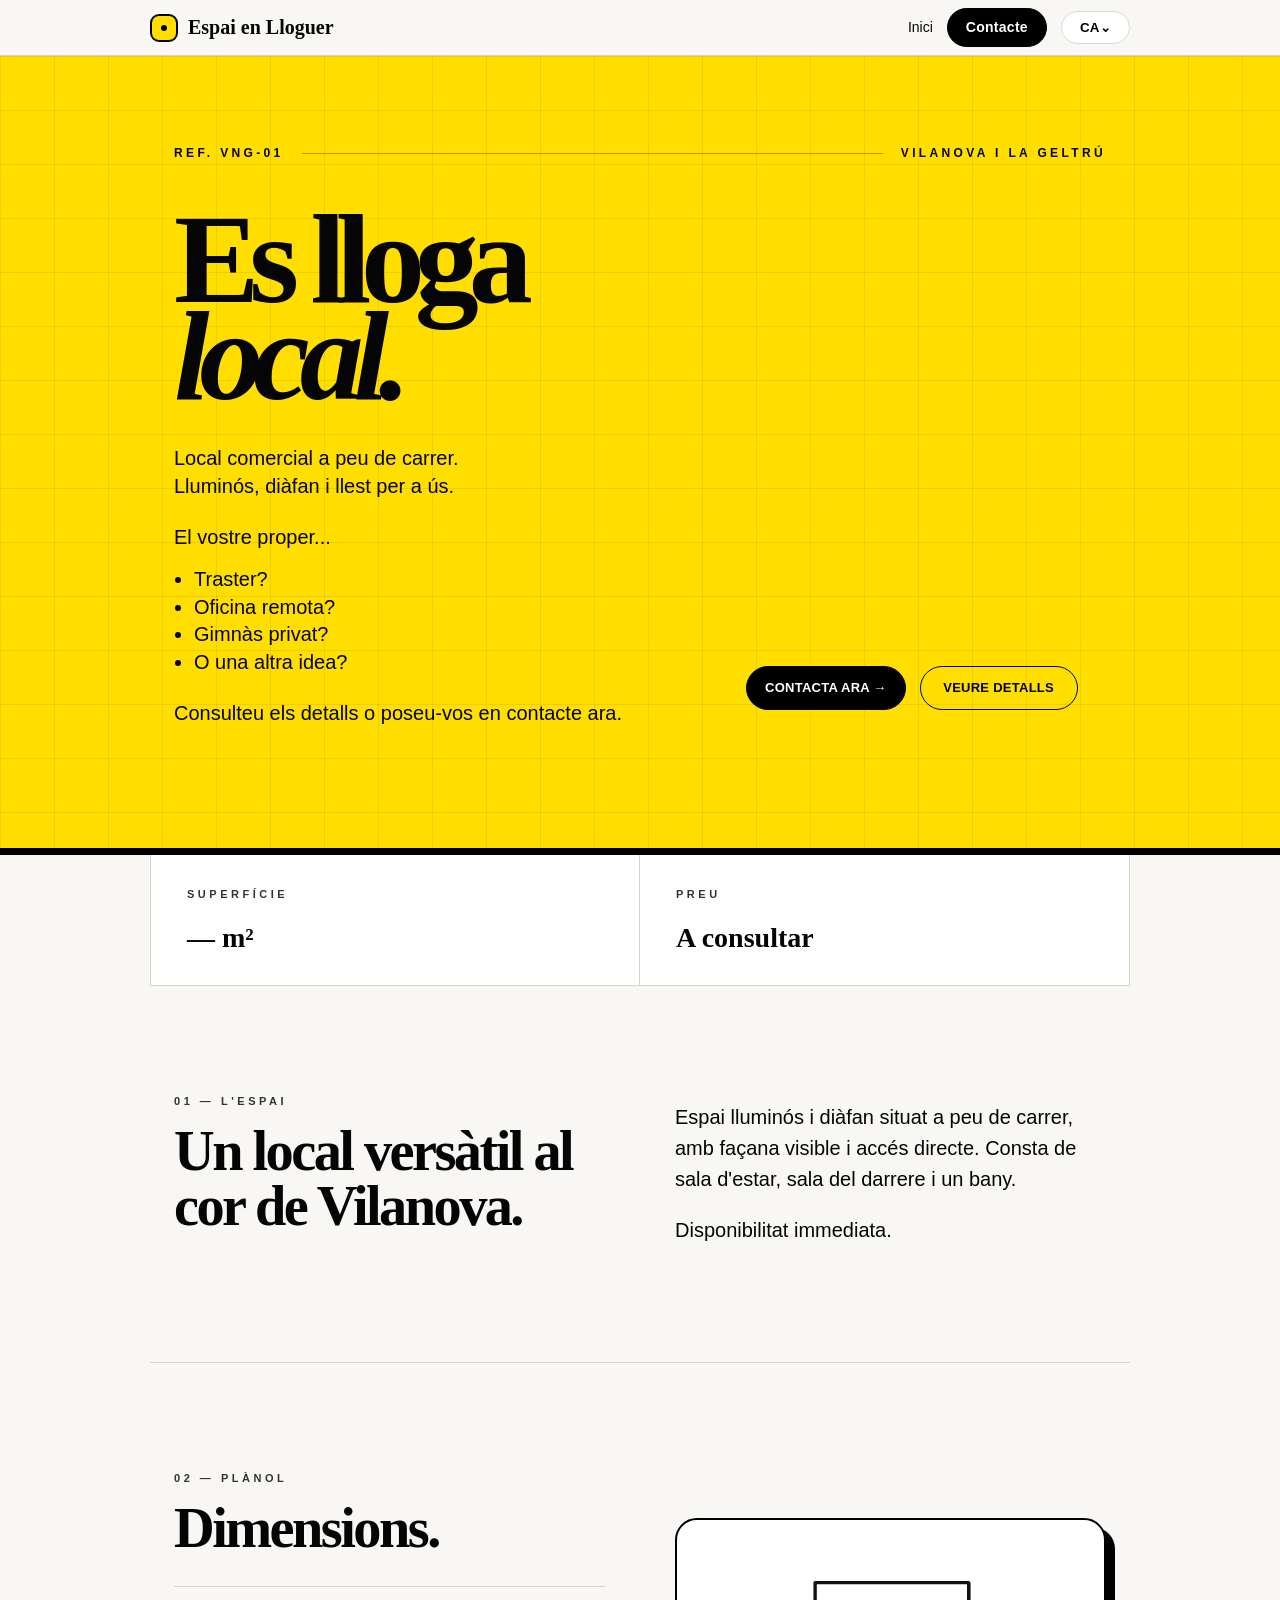
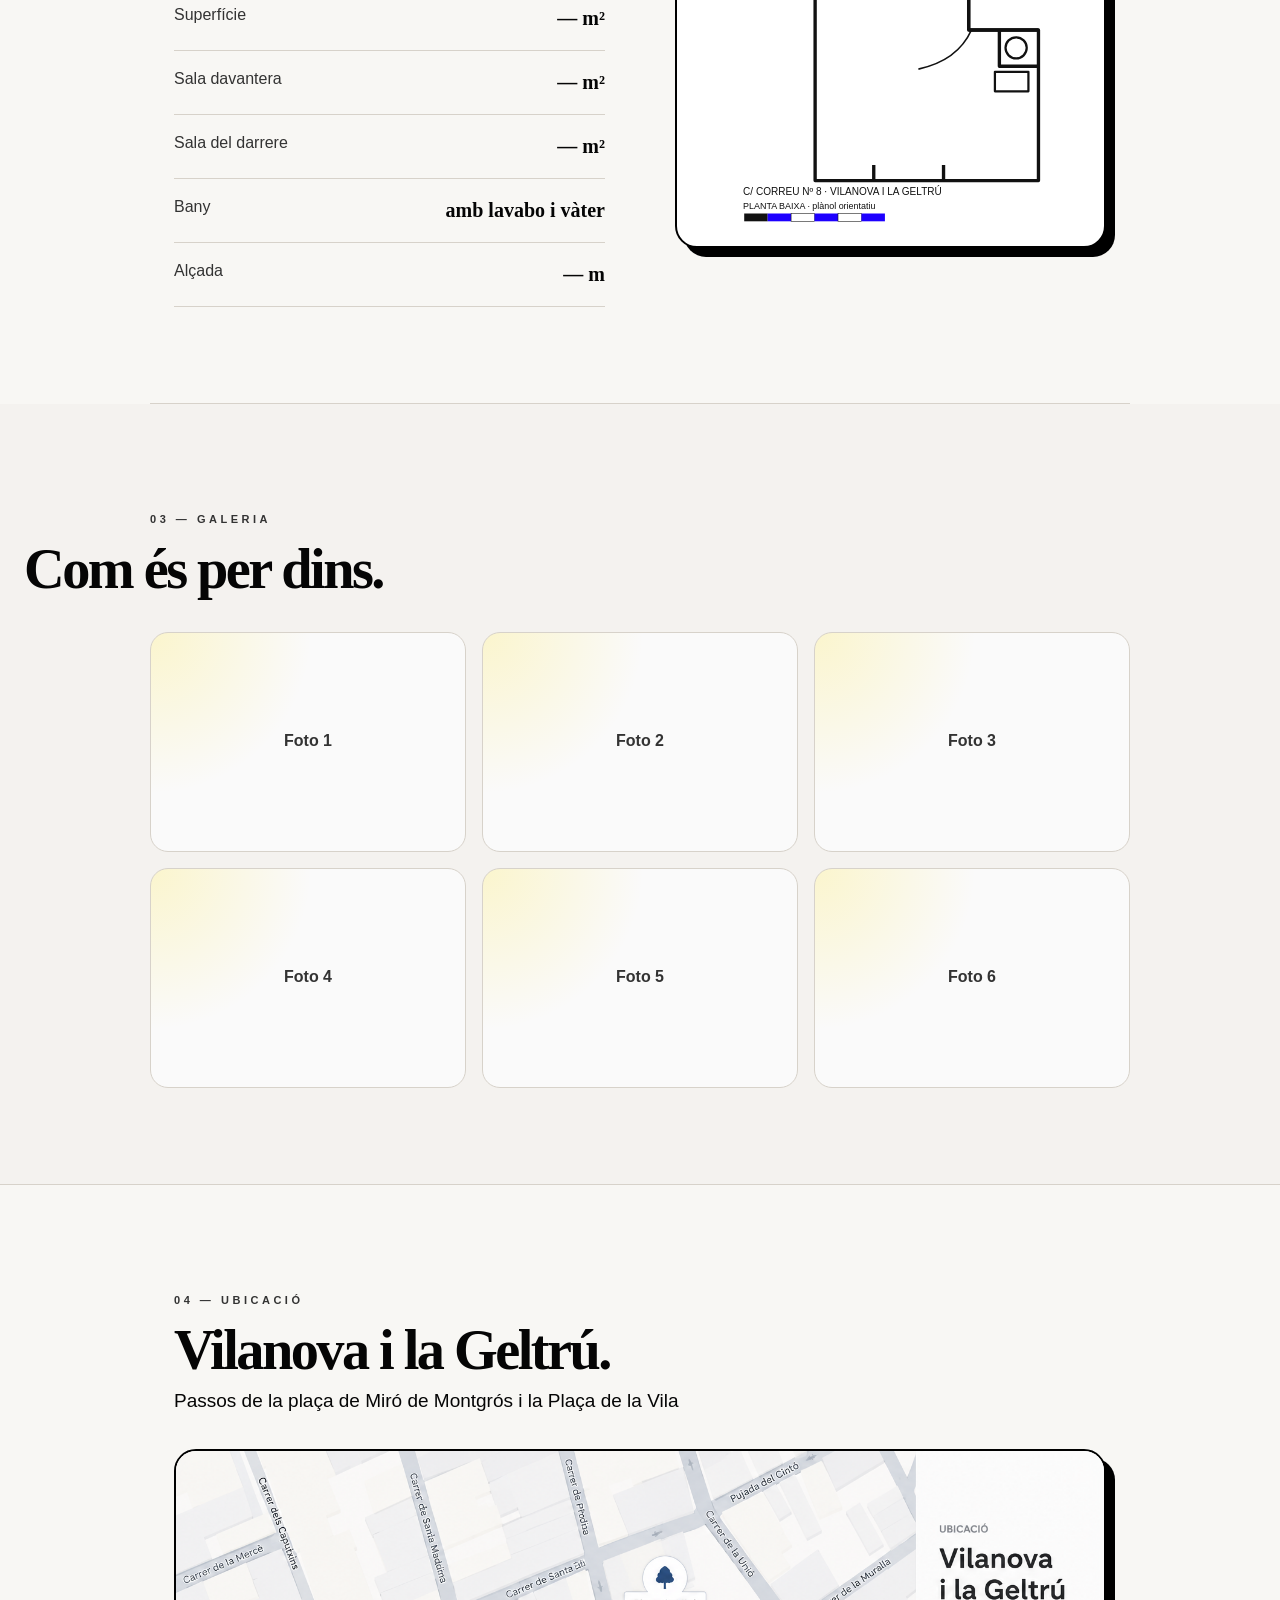
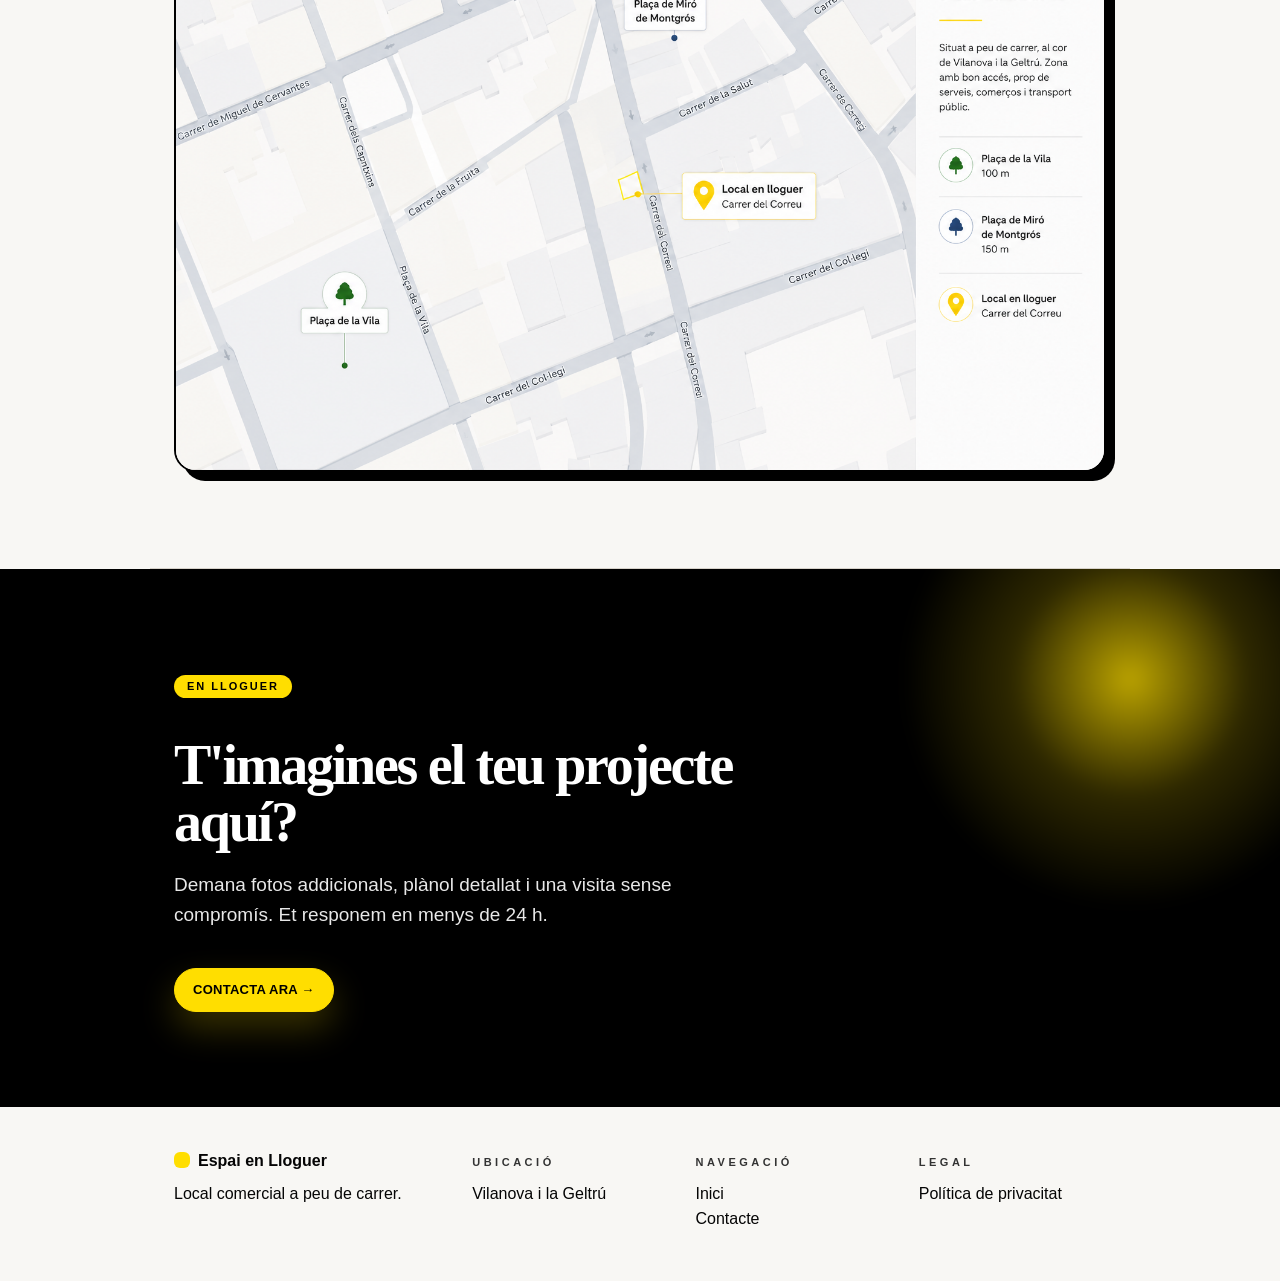
==== index.html @ 5f6fd398 "Add files via upload" ====
<!doctype html>
<html lang="ca">
<head>
  <meta charset="utf-8" />
  <meta name="viewport" content="width=device-width, initial-scale=1" />
  <title>Correu8 — Es lloga local</title>
  <meta name="description" content="Local comercial a peu de carrer al centre de Vilanova i la Geltrú. Lluminós, diàfan i llest per a ús." />
  <meta property="og:title" content="Correu8 — Es lloga local" />
  <meta property="og:description" content="Local comercial a peu de carrer al centre de Vilanova i la Geltrú." />
  <meta property="og:image" content="/assets/facade.jpg" />
  <link rel="stylesheet" href="styles.css" />
</head>
<body>
  <header class="site-header">
    <a class="brand" href="#top"><span class="brand-mark"><span></span></span><b>Espai en Lloguer</b></a>
    <nav>
      <a href="#detalls">Inici</a>
      <a class="pill dark" href="#contacte">Contacte</a>
      <button class="pill light" type="button">CA⌄</button>
    </nav>
  </header>

  <main id="top">
    <section class="hero yellow-grid">
      <div class="hero-inner">
        <div class="hero-meta"><span>REF. VNG-01</span><i></i><span>VILANOVA I LA GELTRÚ</span></div>
        <div class="hero-layout">
          <div>
            <h1>Es lloga<br><em>local.</em></h1>
            <div class="hero-copy">
              <p>Local comercial a peu de carrer.<br>Lluminós, diàfan i llest per a ús.</p>
              <p>El vostre proper...</p>
              <ul>
                <li>Traster?</li>
                <li>Oficina remota?</li>
                <li>Gimnàs privat?</li>
                <li>O una altra idea?</li>
              </ul>
              <p>Consulteu els detalls o poseu-vos en contacte ara.</p>
            </div>
          </div>
          <div class="hero-actions">
            <a class="pill dark big" href="#contacte">CONTACTA ARA →</a>
            <a class="pill outline big" href="#detalls">VEURE DETALLS</a>
          </div>
        </div>
      </div>
    </section>

    <section class="facts">
      <div><small>SUPERFÍCIE</small><strong>— m²</strong></div>
      <div><small>PREU</small><strong>A consultar</strong></div>
    </section>

    <section id="detalls" class="section intro two-col">
      <div>
        <p class="kicker">01 — L'ESPAI</p>
        <h2>Un local versàtil al cor de Vilanova.</h2>
      </div>
      <div class="text">
        <p>Espai lluminós i diàfan situat a peu de carrer, amb façana visible i accés directe. Consta de sala d'estar, sala del darrere i un bany.</p>
        <p>Disponibilitat immediata.</p>
      </div>
    </section>

    <section class="section plan two-col">
      <div>
        <p class="kicker">02 — PLÀNOL</p>
        <h2>Dimensions.</h2>
        <dl class="dimensions">
          <div><dt>Superfície</dt><dd>— m²</dd></div>
          <div><dt>Sala davantera</dt><dd>— m²</dd></div>
          <div><dt>Sala del darrere</dt><dd>— m²</dd></div>
          <div><dt>Bany</dt><dd>amb lavabo i vàter</dd></div>
          <div><dt>Alçada</dt><dd>— m</dd></div>
        </dl>
      </div>
      <figure class="image-card plan-card"><img src="assets/plan.svg" alt="Plànol orientatiu del local" /></figure>
    </section>

    <section class="section gallery-wrap">
      <p class="kicker">03 — GALERIA</p>
      <h2>Com és per dins.</h2>
      <div class="gallery">
        <div>Foto 1</div><div>Foto 2</div><div>Foto 3</div>
        <div>Foto 4</div><div>Foto 5</div><div>Foto 6</div>
      </div>
    </section>

    <section class="section location-wrap">
      <p class="kicker">04 — UBICACIÓ</p>
      <h2>Vilanova i la Geltrú.</h2>
      <p class="subtitle">Passos de la plaça de Miró de Montgrós i la Plaça de la Vila</p>
      <figure class="image-card map-card"><img src="assets/map.png" alt="Mapa de situació del local" /></figure>
    </section>

    <section class="cta" id="contacte">
      <div class="glow"></div>
      <div class="cta-inner">
        <p class="tag">EN LLOGUER</p>
        <h2>T'imagines el teu projecte aquí?</h2>
        <p>Demana fotos addicionals, plànol detallat i una visita sense compromís. Et responem en menys de 24 h.</p>
        <a class="pill yellow big" href="mailto:hello@correu8.cat?subject=Consulta%20local%20Correu8">CONTACTA ARA →</a>
      </div>
    </section>
  </main>

  <footer class="footer">
    <div><b><span class="dot"></span>Espai en Lloguer</b><p>Local comercial a peu de carrer.</p></div>
    <div><small>UBICACIÓ</small><p>Vilanova i la Geltrú</p></div>
    <div><small>NAVEGACIÓ</small><p><a href="#top">Inici</a><br><a href="#contacte">Contacte</a></p></div>
    <div><small>LEGAL</small><p><a href="#">Política de privacitat</a></p></div>
  </footer>
</body>
</html>
---- styles.css ----
:root{
  --yellow:#ffde00; --black:#050505; --paper:#f8f7f4; --line:#d7d2ca; --muted:#575757;
  --serif: Georgia, 'Times New Roman', serif; --sans: Arial, Helvetica, sans-serif;
}
*{box-sizing:border-box}html{scroll-behavior:smooth}body{margin:0;background:var(--paper);color:var(--black);font-family:var(--sans);font-size:16px;line-height:1.55}a{color:inherit;text-decoration:none}img{max-width:100%;display:block}.site-header{height:56px;background:rgba(248,247,244,.94);border-bottom:1px solid var(--line);display:flex;align-items:center;justify-content:space-between;padding:0 max(24px,calc((100vw - 980px)/2));position:sticky;top:0;z-index:50;backdrop-filter:blur(8px)}.brand{display:flex;align-items:center;gap:10px;font-family:var(--serif);font-size:20px}.brand-mark{width:28px;height:28px;border:2px solid #000;border-radius:9px;background:var(--yellow);display:grid;place-items:center}.brand-mark span{width:6px;height:6px;background:#000;border-radius:50%}nav{display:flex;align-items:center;gap:14px;font-size:14px}.pill{border-radius:999px;border:1.5px solid #000;padding:8px 18px;font-weight:800;display:inline-flex;align-items:center;justify-content:center;letter-spacing:.02em}.pill.dark{background:#000;color:#fff}.pill.light{background:#fff;color:#000;border-color:#d8d8d8}.pill.outline{background:transparent;color:#000}.pill.yellow{background:var(--yellow);color:#000;border-color:var(--yellow);box-shadow:0 16px 35px rgba(255,222,0,.22)}.pill.big{min-width:158px;height:44px;font-size:13px}.yellow-grid{background-color:var(--yellow);background-image:linear-gradient(rgba(0,0,0,.07) 1px,transparent 1px),linear-gradient(90deg,rgba(0,0,0,.07) 1px,transparent 1px);background-size:54px 54px}.hero{border-bottom:7px solid #000}.hero-inner{max-width:980px;margin:0 auto;padding:88px 24px 96px}.hero-meta{display:grid;grid-template-columns:auto 1fr auto;gap:18px;align-items:center;max-width:950px;font-size:12px;font-weight:900;letter-spacing:.28em}.hero-meta i{height:1px;background:rgba(0,0,0,.32)}.hero-layout{display:grid;grid-template-columns:1fr 360px;gap:70px;align-items:end}.hero h1{font-family:var(--serif);font-size:clamp(88px,10vw,138px);line-height:.76;letter-spacing:-.08em;margin:48px 0 40px}.hero h1 em{font-style:italic}.hero-copy{font-size:20px;line-height:1.38;max-width:520px}.hero-copy p{margin:0 0 24px}.hero-copy ul{margin:-10px 0 24px 20px;padding:0}.hero-actions{display:flex;gap:14px;justify-content:flex-start;margin-bottom:42px}.facts{max-width:980px;margin:0 auto;display:grid;grid-template-columns:1fr 1fr;border-left:1px solid var(--line);border-right:1px solid var(--line);border-bottom:1px solid var(--line);background:#fff}.facts div{padding:26px 36px;border-right:1px solid var(--line)}.facts div:last-child{border-right:0}.facts small,.kicker,footer small{font-size:11px;font-weight:900;letter-spacing:.32em;color:#333}.facts strong{display:block;margin-top:10px;font-family:var(--serif);font-size:28px}.section{max-width:980px;margin:0 auto;padding:96px 24px;border-bottom:1px solid var(--line)}.two-col{display:grid;grid-template-columns:1fr 1fr;gap:70px}.section h2{font-family:var(--serif);font-size:clamp(40px,4.4vw,58px);line-height:.98;letter-spacing:-.045em;margin:14px 0 0}.text{font-size:20px}.dimensions{margin:30px 0 0;border-top:1px solid var(--line)}.dimensions div{display:flex;justify-content:space-between;gap:20px;border-bottom:1px solid var(--line);padding:16px 0}.dimensions dt{color:#333}.dimensions dd{margin:0;font-weight:800;font-family:var(--serif);font-size:20px}.image-card{margin:0;border:2px solid #000;border-radius:22px;overflow:hidden;background:#fff;box-shadow:9px 9px 0 #000}.plan-card{align-self:center}.plan-card img{padding:18px;min-height:310px;object-fit:contain}.gallery-wrap{background:#f4f2ef;max-width:none}.gallery-wrap>*{max-width:980px;margin-left:auto;margin-right:auto}.gallery{max-width:980px;margin:34px auto 0;display:grid;grid-template-columns:repeat(3,1fr);gap:16px}.gallery div{height:220px;border:1px solid var(--line);border-radius:18px;background:radial-gradient(circle at top left,rgba(255,222,0,.18),transparent 42%),#fafafa;display:grid;place-items:center;font-weight:700;color:#333}.subtitle{font-size:19px;margin-top:8px}.map-card{margin-top:34px}.cta{background:#000;color:#fff;position:relative;overflow:hidden}.glow{position:absolute;right:-80px;top:-120px;width:460px;height:460px;background:radial-gradient(circle,rgba(255,222,0,.74),rgba(255,222,0,.18) 36%,transparent 70%);filter:blur(8px)}.cta-inner{max-width:980px;margin:0 auto;padding:95px 24px;position:relative}.tag{display:inline-flex;background:var(--yellow);color:#000;border-radius:999px;padding:3px 13px;font-size:11px;font-weight:900;letter-spacing:.18em}.cta h2{font-family:var(--serif);font-size:56px;line-height:1.02;letter-spacing:-.04em;max-width:560px;margin:28px 0 18px}.cta p:not(.tag){font-size:19px;max-width:540px;color:#e8e8e8}.cta .pill{margin-top:20px}.footer{max-width:980px;margin:0 auto;padding:42px 24px;display:grid;grid-template-columns:1.4fr 1fr 1fr 1fr;gap:36px}.footer p{margin:.5em 0}.dot{display:inline-block;width:16px;height:16px;background:var(--yellow);border-radius:6px;margin-right:8px;vertical-align:-2px}@media(max-width:780px){.site-header{padding:0 18px}.site-header nav a:not(.pill){display:none}.brand{font-size:18px}.hero-inner{padding:48px 24px 60px}.hero-meta{font-size:10px;letter-spacing:.18em;gap:10px}.hero-layout,.two-col{grid-template-columns:1fr;gap:28px}.hero h1{font-size:82px;margin:36px 0 30px}.hero-copy{font-size:18px}.hero-actions{flex-direction:column;margin-bottom:0}.pill.big{width:100%}.facts{grid-template-columns:1fr}.facts div{border-right:0;border-bottom:1px solid var(--line)}.section{padding:62px 22px}.section h2,.cta h2{font-size:42px}.gallery{grid-template-columns:1fr}.footer{grid-template-columns:1fr 1fr}.image-card{box-shadow:6px 6px 0 #000}}@media(max-width:460px){.footer{grid-template-columns:1fr}.hero h1{font-size:70px}.site-header nav{gap:8px}.pill{padding:7px 13px}.gallery div{height:170px}}
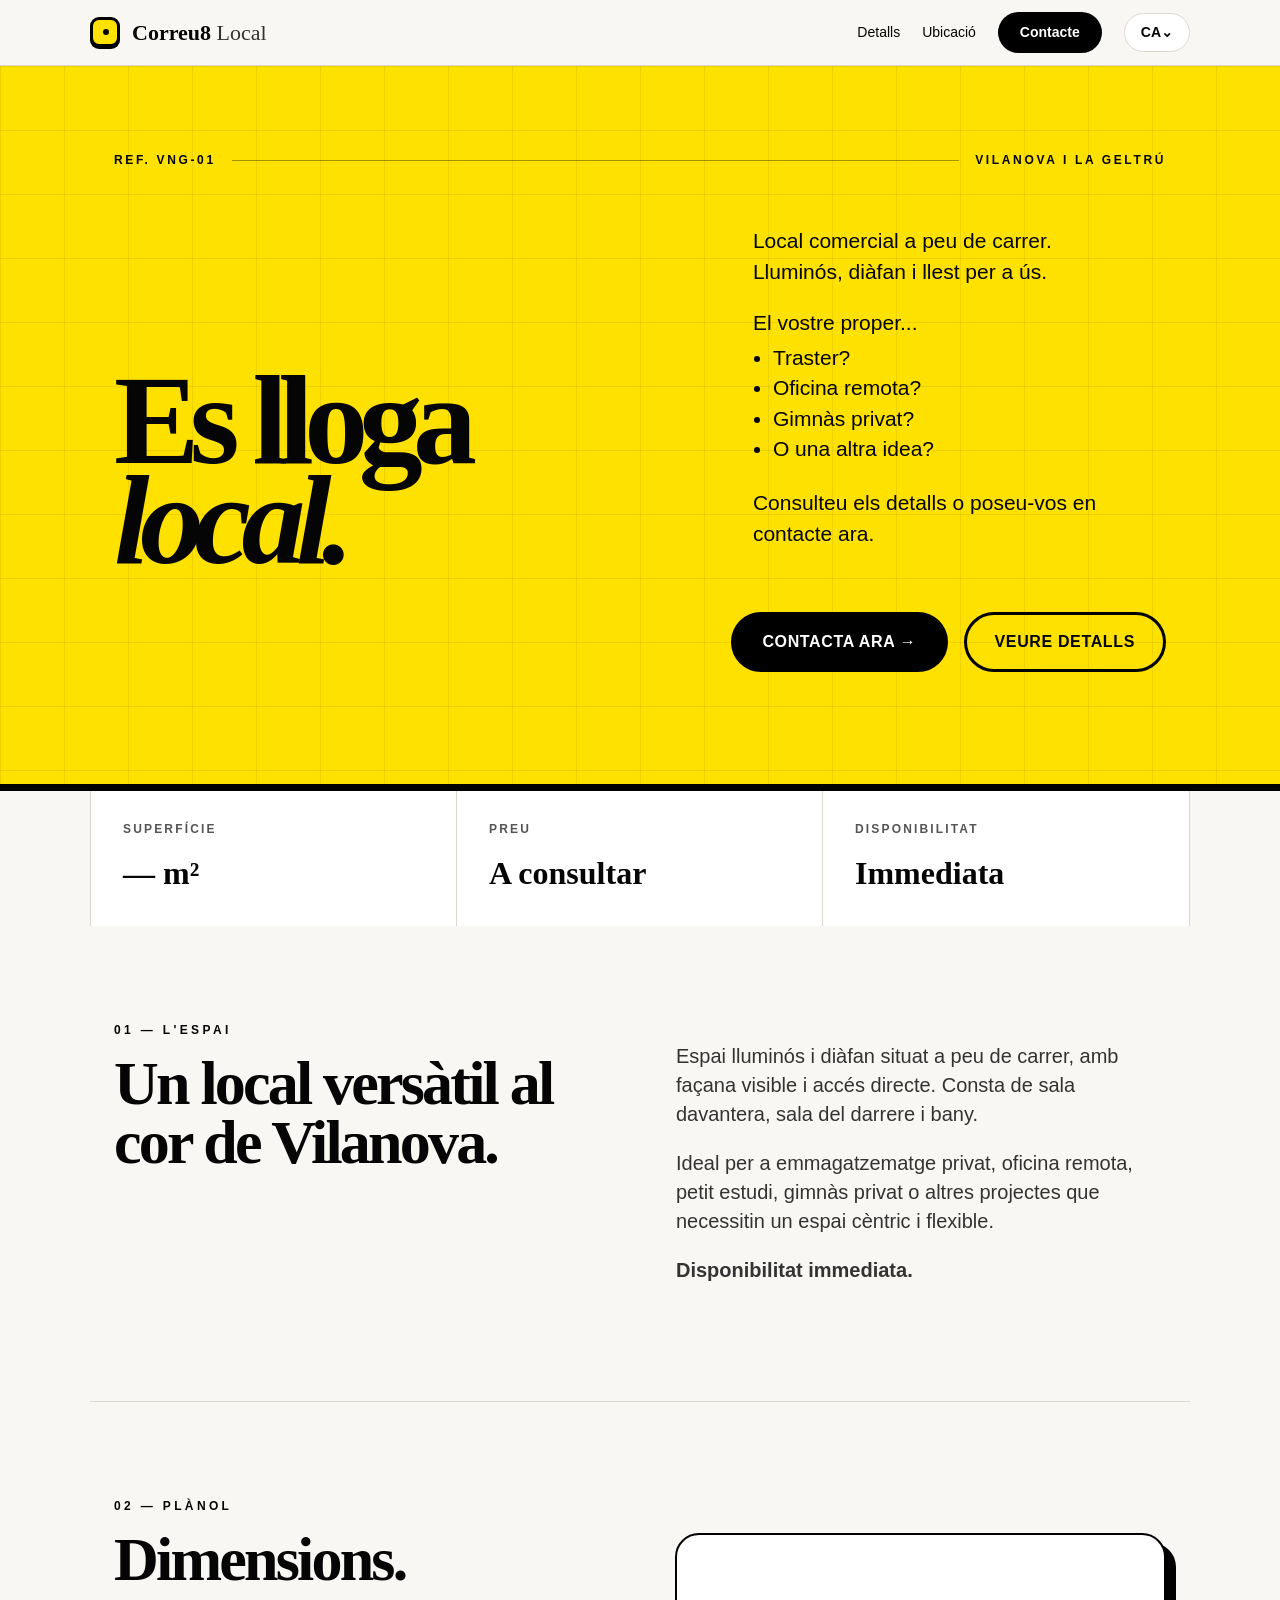
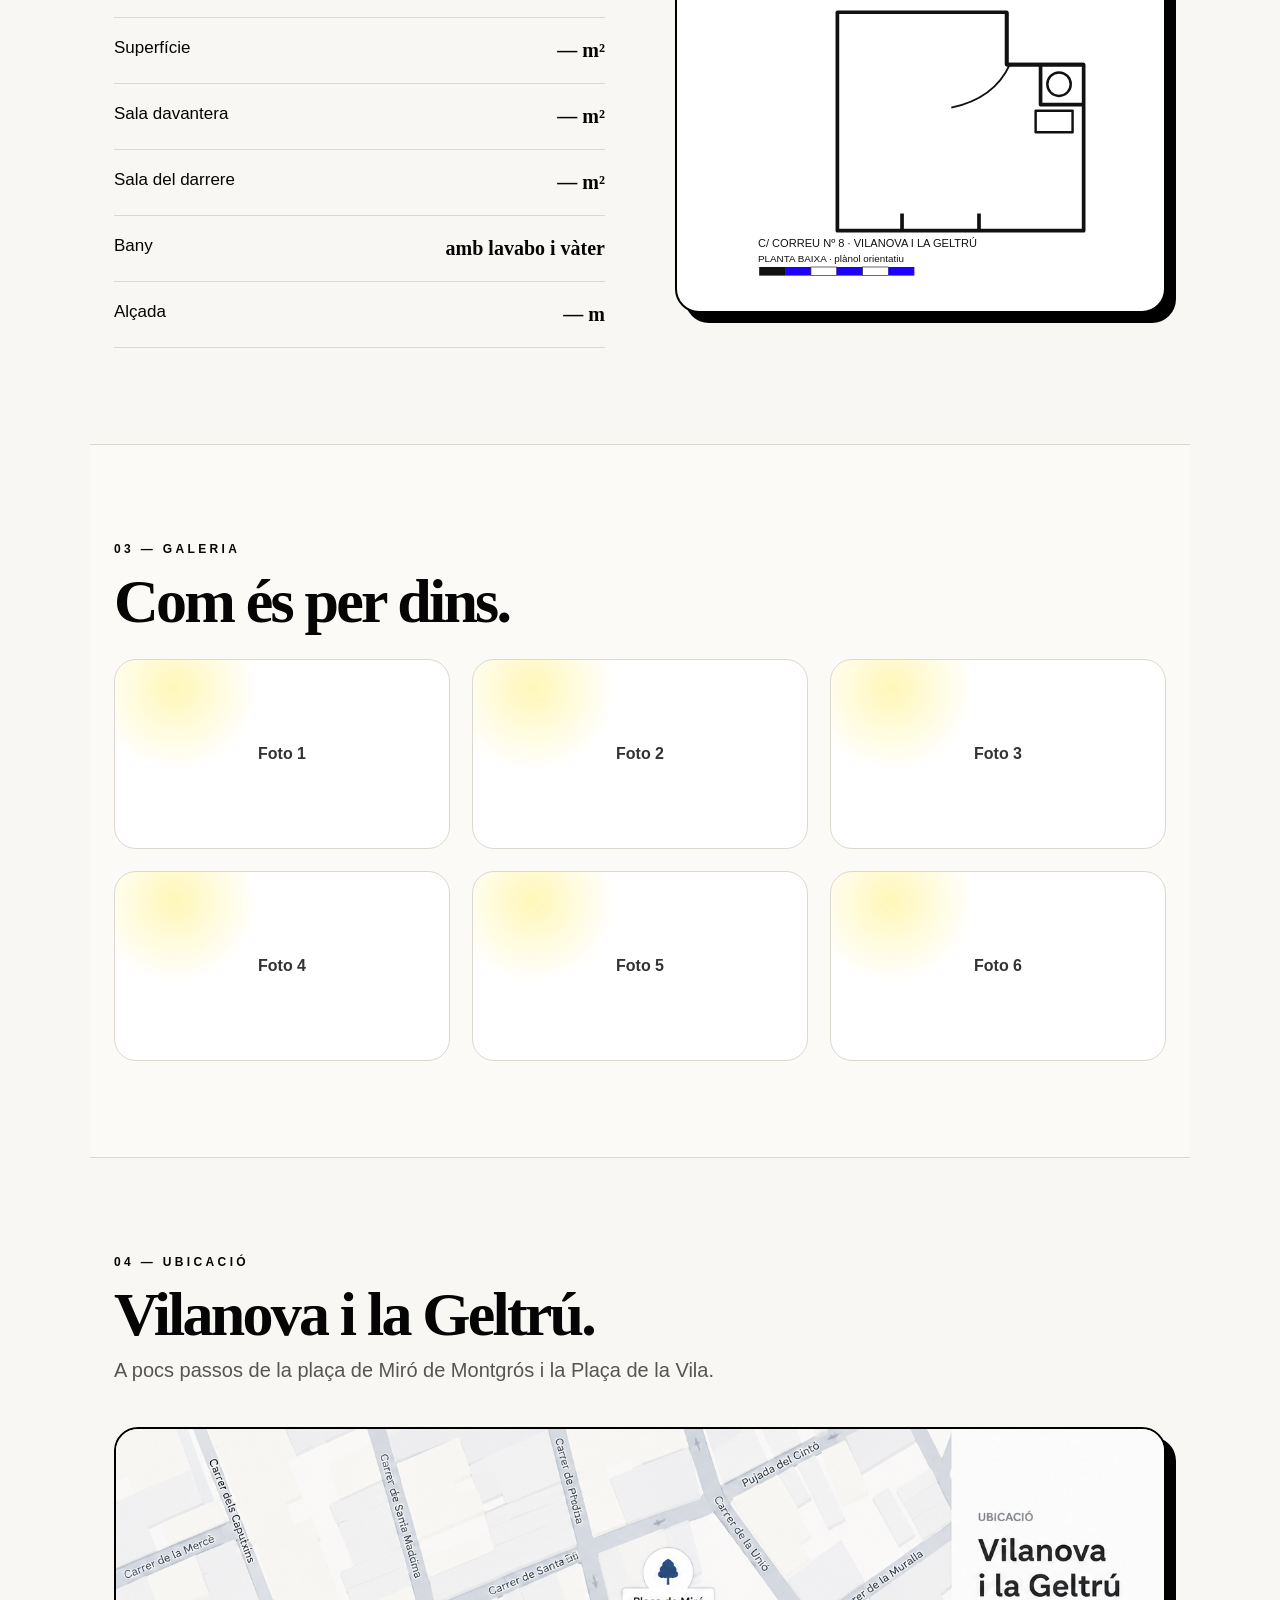
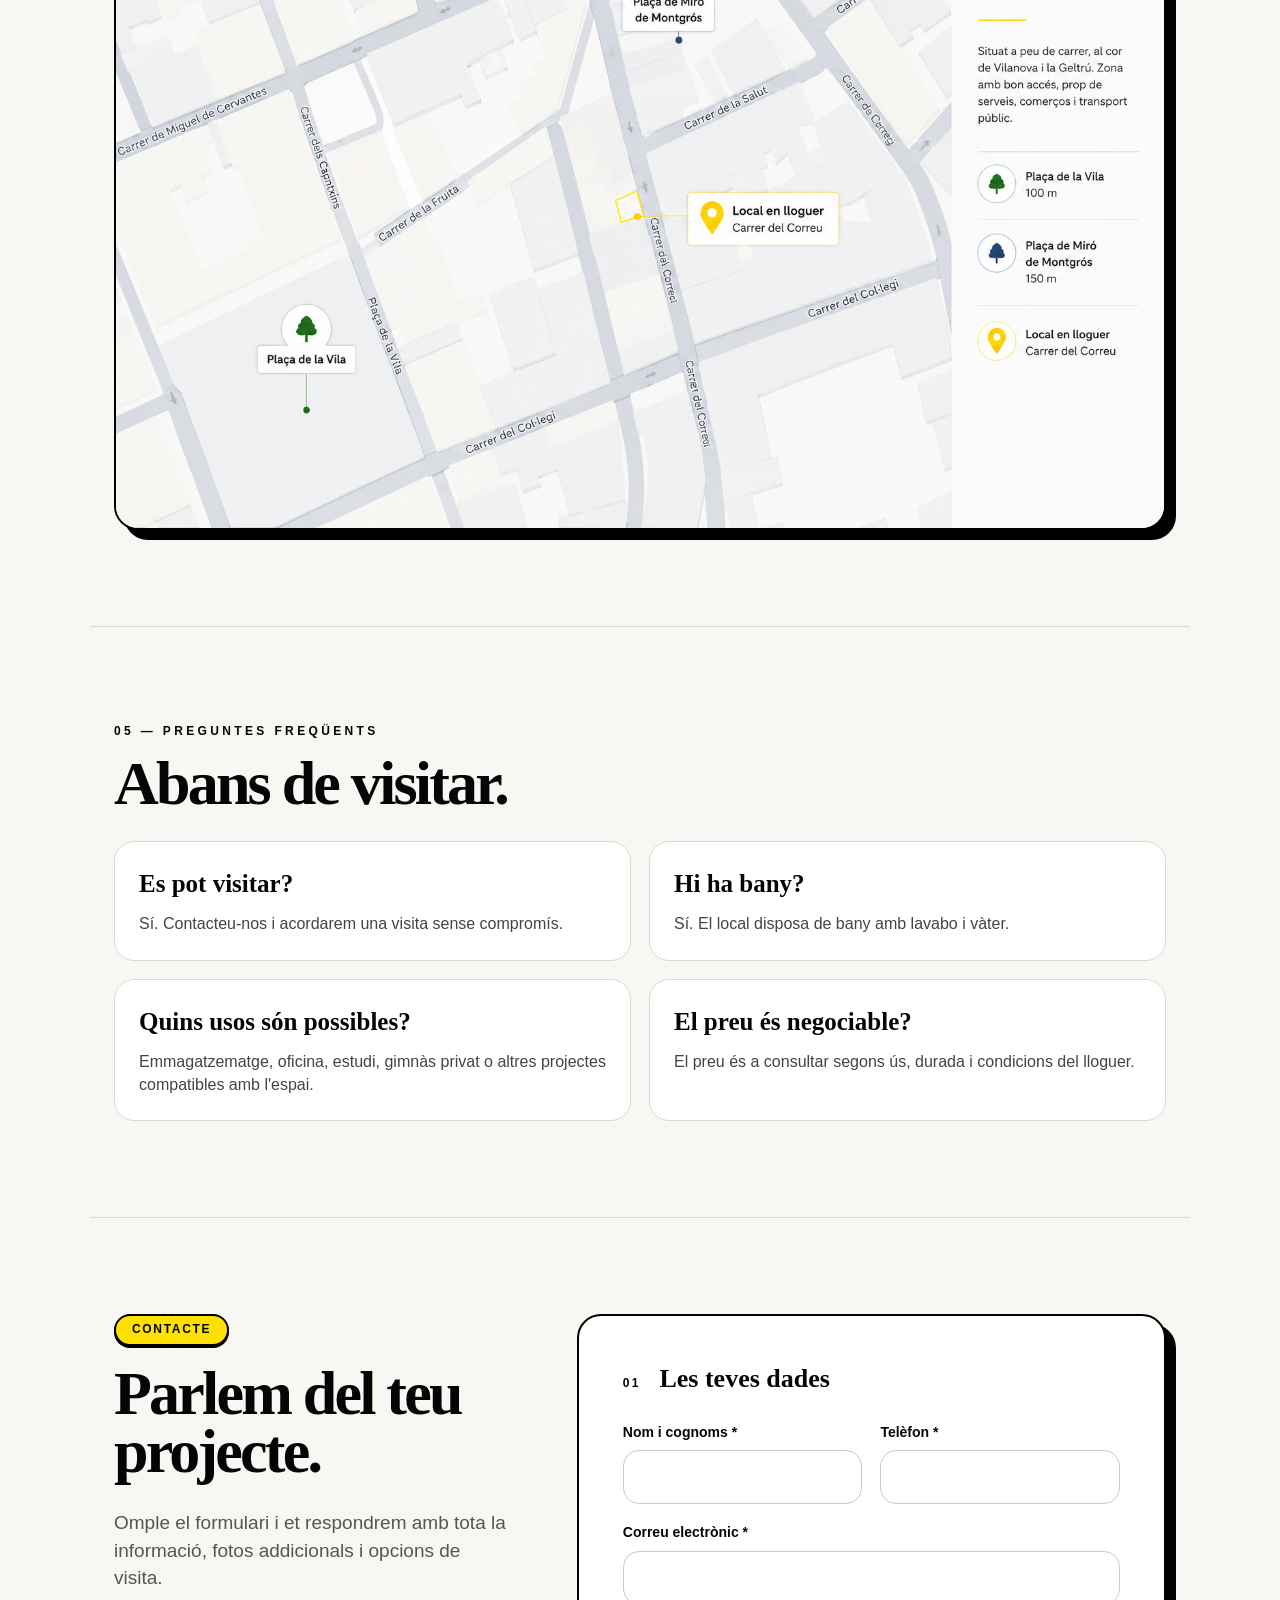
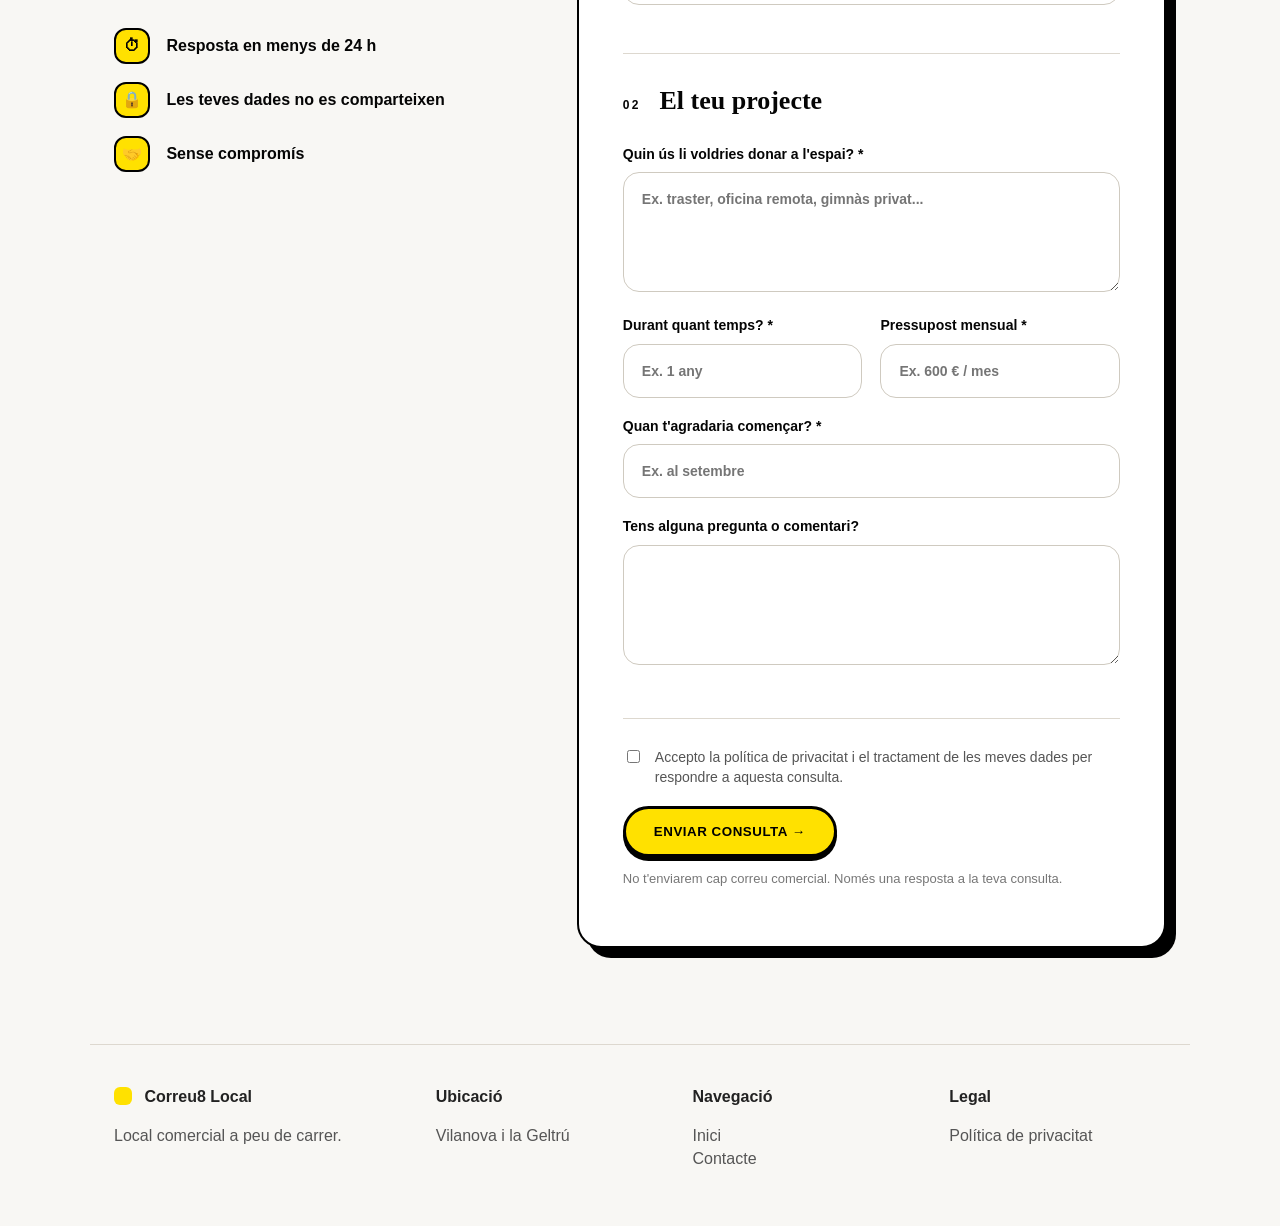
==== commit cc09dbe3: "First version of Correu8 Local" ====
--- a/index.html
+++ b/index.html
@@ -3,113 +3,12 @@
 <head>
   <meta charset="utf-8" />
   <meta name="viewport" content="width=device-width, initial-scale=1" />
-  <title>Correu8 — Es lloga local</title>
-  <meta name="description" content="Local comercial a peu de carrer al centre de Vilanova i la Geltrú. Lluminós, diàfan i llest per a ús." />
-  <meta property="og:title" content="Correu8 — Es lloga local" />
-  <meta property="og:description" content="Local comercial a peu de carrer al centre de Vilanova i la Geltrú." />
-  <meta property="og:image" content="/assets/facade.jpg" />
-  <link rel="stylesheet" href="styles.css" />
+  <title>Correu8</title>
+  <meta http-equiv="refresh" content="0; url=/local/" />
+  <link rel="canonical" href="https://correu8.cat/local/" />
+  <script>window.location.replace('/local/');</script>
 </head>
 <body>
-  <header class="site-header">
-    <a class="brand" href="#top"><span class="brand-mark"><span></span></span><b>Espai en Lloguer</b></a>
-    <nav>
-      <a href="#detalls">Inici</a>
-      <a class="pill dark" href="#contacte">Contacte</a>
-      <button class="pill light" type="button">CA⌄</button>
-    </nav>
-  </header>
-
-  <main id="top">
-    <section class="hero yellow-grid">
-      <div class="hero-inner">
-        <div class="hero-meta"><span>REF. VNG-01</span><i></i><span>VILANOVA I LA GELTRÚ</span></div>
-        <div class="hero-layout">
-          <div>
-            <h1>Es lloga<br><em>local.</em></h1>
-            <div class="hero-copy">
-              <p>Local comercial a peu de carrer.<br>Lluminós, diàfan i llest per a ús.</p>
-              <p>El vostre proper...</p>
-              <ul>
-                <li>Traster?</li>
-                <li>Oficina remota?</li>
-                <li>Gimnàs privat?</li>
-                <li>O una altra idea?</li>
-              </ul>
-              <p>Consulteu els detalls o poseu-vos en contacte ara.</p>
-            </div>
-          </div>
-          <div class="hero-actions">
-            <a class="pill dark big" href="#contacte">CONTACTA ARA →</a>
-            <a class="pill outline big" href="#detalls">VEURE DETALLS</a>
-          </div>
-        </div>
-      </div>
-    </section>
-
-    <section class="facts">
-      <div><small>SUPERFÍCIE</small><strong>— m²</strong></div>
-      <div><small>PREU</small><strong>A consultar</strong></div>
-    </section>
-
-    <section id="detalls" class="section intro two-col">
-      <div>
-        <p class="kicker">01 — L'ESPAI</p>
-        <h2>Un local versàtil al cor de Vilanova.</h2>
-      </div>
-      <div class="text">
-        <p>Espai lluminós i diàfan situat a peu de carrer, amb façana visible i accés directe. Consta de sala d'estar, sala del darrere i un bany.</p>
-        <p>Disponibilitat immediata.</p>
-      </div>
-    </section>
-
-    <section class="section plan two-col">
-      <div>
-        <p class="kicker">02 — PLÀNOL</p>
-        <h2>Dimensions.</h2>
-        <dl class="dimensions">
-          <div><dt>Superfície</dt><dd>— m²</dd></div>
-          <div><dt>Sala davantera</dt><dd>— m²</dd></div>
-          <div><dt>Sala del darrere</dt><dd>— m²</dd></div>
-          <div><dt>Bany</dt><dd>amb lavabo i vàter</dd></div>
-          <div><dt>Alçada</dt><dd>— m</dd></div>
-        </dl>
-      </div>
-      <figure class="image-card plan-card"><img src="assets/plan.svg" alt="Plànol orientatiu del local" /></figure>
-    </section>
-
-    <section class="section gallery-wrap">
-      <p class="kicker">03 — GALERIA</p>
-      <h2>Com és per dins.</h2>
-      <div class="gallery">
-        <div>Foto 1</div><div>Foto 2</div><div>Foto 3</div>
-        <div>Foto 4</div><div>Foto 5</div><div>Foto 6</div>
-      </div>
-    </section>
-
-    <section class="section location-wrap">
-      <p class="kicker">04 — UBICACIÓ</p>
-      <h2>Vilanova i la Geltrú.</h2>
-      <p class="subtitle">Passos de la plaça de Miró de Montgrós i la Plaça de la Vila</p>
-      <figure class="image-card map-card"><img src="assets/map.png" alt="Mapa de situació del local" /></figure>
-    </section>
-
-    <section class="cta" id="contacte">
-      <div class="glow"></div>
-      <div class="cta-inner">
-        <p class="tag">EN LLOGUER</p>
-        <h2>T'imagines el teu projecte aquí?</h2>
-        <p>Demana fotos addicionals, plànol detallat i una visita sense compromís. Et responem en menys de 24 h.</p>
-        <a class="pill yellow big" href="mailto:hello@correu8.cat?subject=Consulta%20local%20Correu8">CONTACTA ARA →</a>
-      </div>
-    </section>
-  </main>
-
-  <footer class="footer">
-    <div><b><span class="dot"></span>Espai en Lloguer</b><p>Local comercial a peu de carrer.</p></div>
-    <div><small>UBICACIÓ</small><p>Vilanova i la Geltrú</p></div>
-    <div><small>NAVEGACIÓ</small><p><a href="#top">Inici</a><br><a href="#contacte">Contacte</a></p></div>
-    <div><small>LEGAL</small><p><a href="#">Política de privacitat</a></p></div>
-  </footer>
+  <a href="/local/">Correu8 Local</a>
 </body>
 </html>
